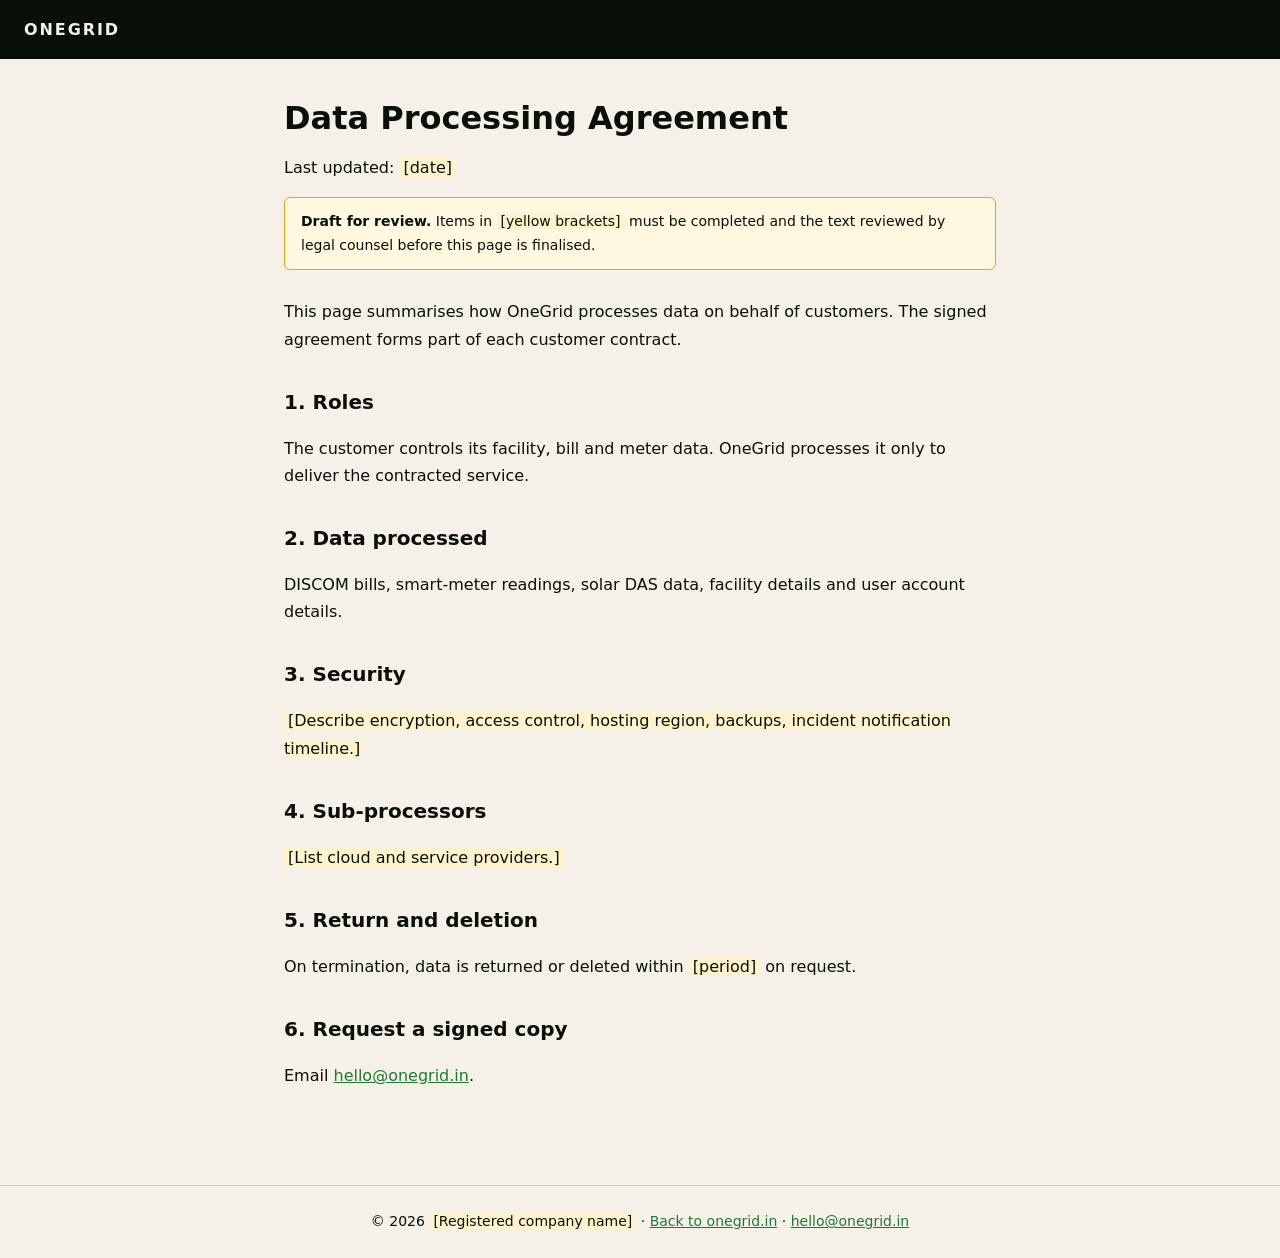
==== dpa.html @ da528635 "feat: SEO metadata, legal pages, consent + UTM capture, honest sample-data labels - title/descriptio" ====
<!DOCTYPE html>
<html lang="en">
<head>
<meta charset="UTF-8">
<meta name="viewport" content="width=device-width, initial-scale=1.0">
<title>Data Processing Agreement — OneGrid</title>
<meta name="description" content="How OneGrid processes customer energy and facility data.">
<!-- TODO: remove noindex once legal text is reviewed and finalised -->
<meta name="robots" content="noindex, follow">
<link rel="canonical" href="https://onegrid.in/dpa">
<link rel="icon" href="/favicon.svg" type="image/svg+xml">
<link rel="icon" href="/favicon.ico" sizes="any">
<link rel="apple-touch-icon" href="/apple-touch-icon.png">
<style>
:root{--parchment:#F5F0E8;--forest:#09100A;--signal:#34B84A;--rule:rgba(9,16,10,.15)}
*{box-sizing:border-box}
body{margin:0;background:var(--parchment);color:var(--forest);font:16px/1.7 system-ui,-apple-system,"DM Sans",Segoe UI,sans-serif}
header{background:var(--forest);padding:16px 24px}
header a{color:var(--parchment);text-decoration:none;font-weight:700;letter-spacing:.12em}
main{max-width:760px;margin:0 auto;padding:40px 24px 80px}
h1{font-size:32px;line-height:1.2;margin:0 0 8px}
h2{font-size:20px;margin:32px 0 8px}
.draft{background:#fff7e0;border:1px solid #e8a020;border-radius:6px;padding:12px 16px;font-size:14px;margin:16px 0 28px}
.ph{background:#fff3cd;padding:0 4px;border-radius:3px}
a{color:#1e7a30}
footer{border-top:1px solid var(--rule);padding:24px;text-align:center;font-size:14px}
</style>
</head>
<body>
<header><a href="/">ONEGRID</a></header>
<main>
<h1>Data Processing Agreement</h1>
<p>Last updated: <span class="ph">[date]</span></p>
<div class="draft"><strong>Draft for review.</strong> Items in <span class="ph">[yellow brackets]</span> must be completed and the text reviewed by legal counsel before this page is finalised.</div>

<p>This page summarises how OneGrid processes data on behalf of customers. The signed agreement forms part of each customer contract.</p>
<h2>1. Roles</h2>
<p>The customer controls its facility, bill and meter data. OneGrid processes it only to deliver the contracted service.</p>
<h2>2. Data processed</h2>
<p>DISCOM bills, smart-meter readings, solar DAS data, facility details and user account details.</p>
<h2>3. Security</h2>
<p><span class="ph">[Describe encryption, access control, hosting region, backups, incident notification timeline.]</span></p>
<h2>4. Sub-processors</h2>
<p><span class="ph">[List cloud and service providers.]</span></p>
<h2>5. Return and deletion</h2>
<p>On termination, data is returned or deleted within <span class="ph">[period]</span> on request.</p>
<h2>6. Request a signed copy</h2>
<p>Email <a href="mailto:hello@onegrid.in">hello@onegrid.in</a>.</p>

</main>
<footer>&copy; <span id="yr">2026</span> <span class="ph">[Registered company name]</span> &middot; <a href="/">Back to onegrid.in</a> &middot; <a href="mailto:hello@onegrid.in">hello@onegrid.in</a></footer>
<script>document.getElementById('yr').textContent=new Date().getFullYear();</script>
</body>
</html>
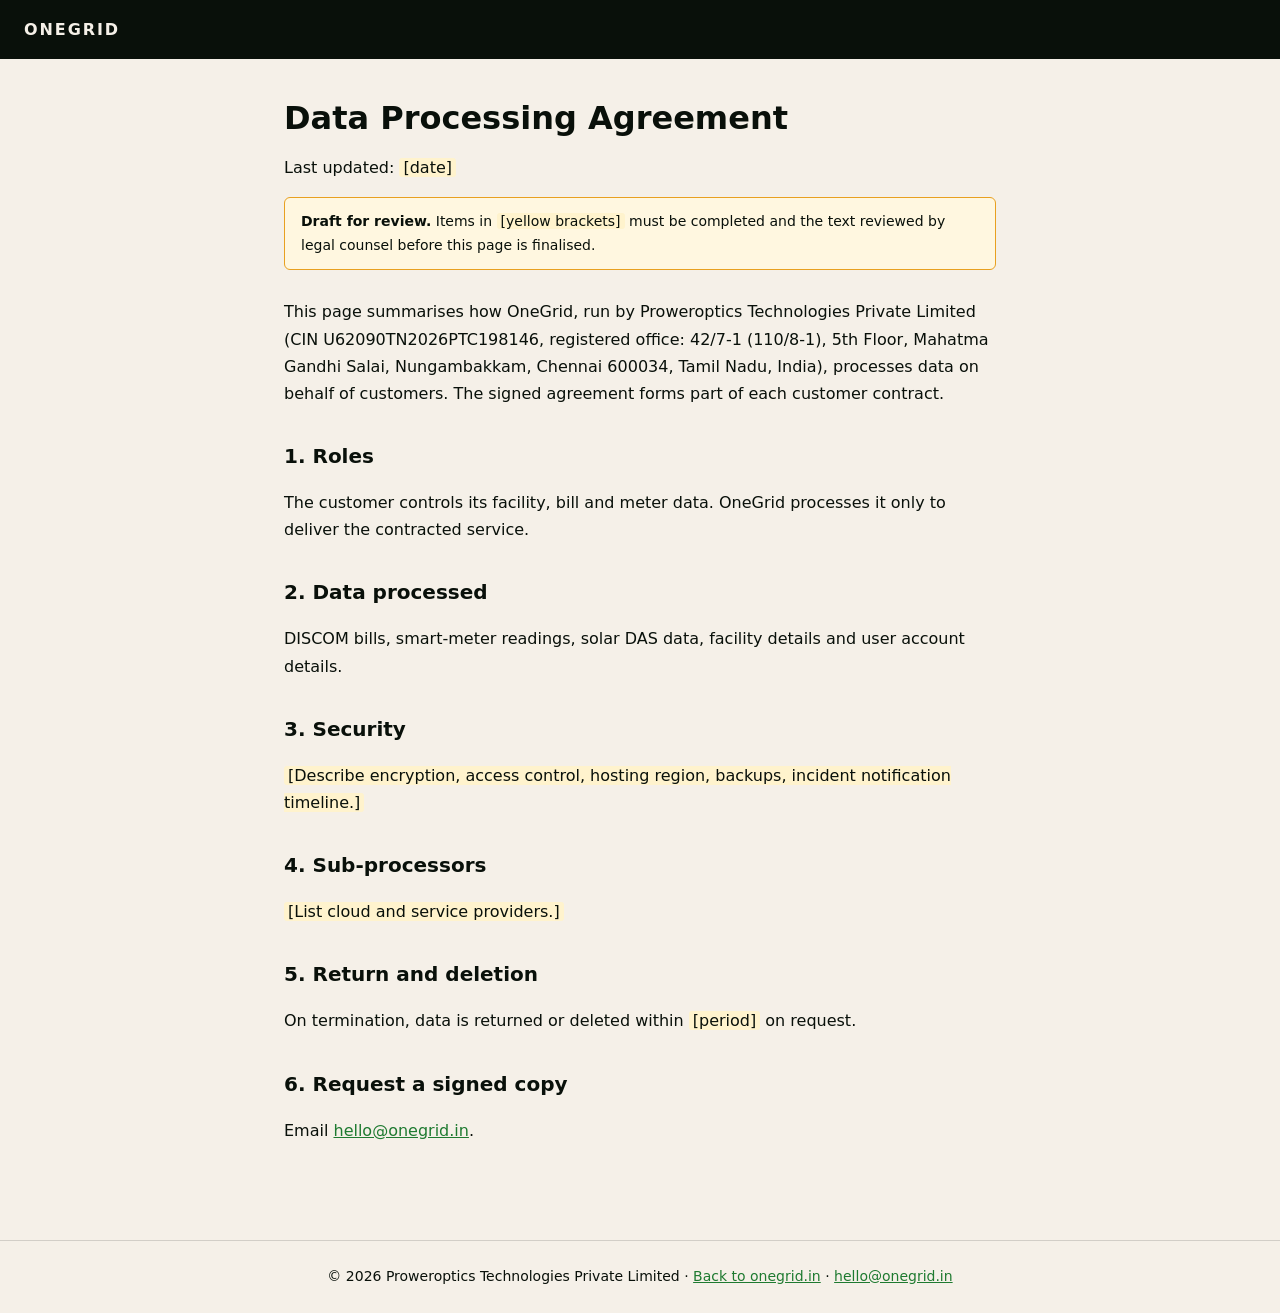
==== commit e04e1eb5: "legal: name Proweroptics Technologies Private Limited (CIN, registered office) in privacy, terms and" ====
--- a/dpa.html
+++ b/dpa.html
@@ -33,7 +33,7 @@
 <p>Last updated: <span class="ph">[date]</span></p>
 <div class="draft"><strong>Draft for review.</strong> Items in <span class="ph">[yellow brackets]</span> must be completed and the text reviewed by legal counsel before this page is finalised.</div>
 
-<p>This page summarises how OneGrid processes data on behalf of customers. The signed agreement forms part of each customer contract.</p>
+<p>This page summarises how OneGrid, run by Proweroptics Technologies Private Limited (CIN U62090TN2026PTC198146, registered office: 42/7-1 (110/8-1), 5th Floor, Mahatma Gandhi Salai, Nungambakkam, Chennai 600034, Tamil Nadu, India), processes data on behalf of customers. The signed agreement forms part of each customer contract.</p>
 <h2>1. Roles</h2>
 <p>The customer controls its facility, bill and meter data. OneGrid processes it only to deliver the contracted service.</p>
 <h2>2. Data processed</h2>
@@ -48,7 +48,7 @@
 <p>Email <a href="mailto:hello@onegrid.in">hello@onegrid.in</a>.</p>
 
 </main>
-<footer>&copy; <span id="yr">2026</span> <span class="ph">[Registered company name]</span> &middot; <a href="/">Back to onegrid.in</a> &middot; <a href="mailto:hello@onegrid.in">hello@onegrid.in</a></footer>
+<footer>&copy; <span id="yr">2026</span> Proweroptics Technologies Private Limited &middot; <a href="/">Back to onegrid.in</a> &middot; <a href="mailto:hello@onegrid.in">hello@onegrid.in</a></footer>
 <script>document.getElementById('yr').textContent=new Date().getFullYear();</script>
 </body>
 </html>
